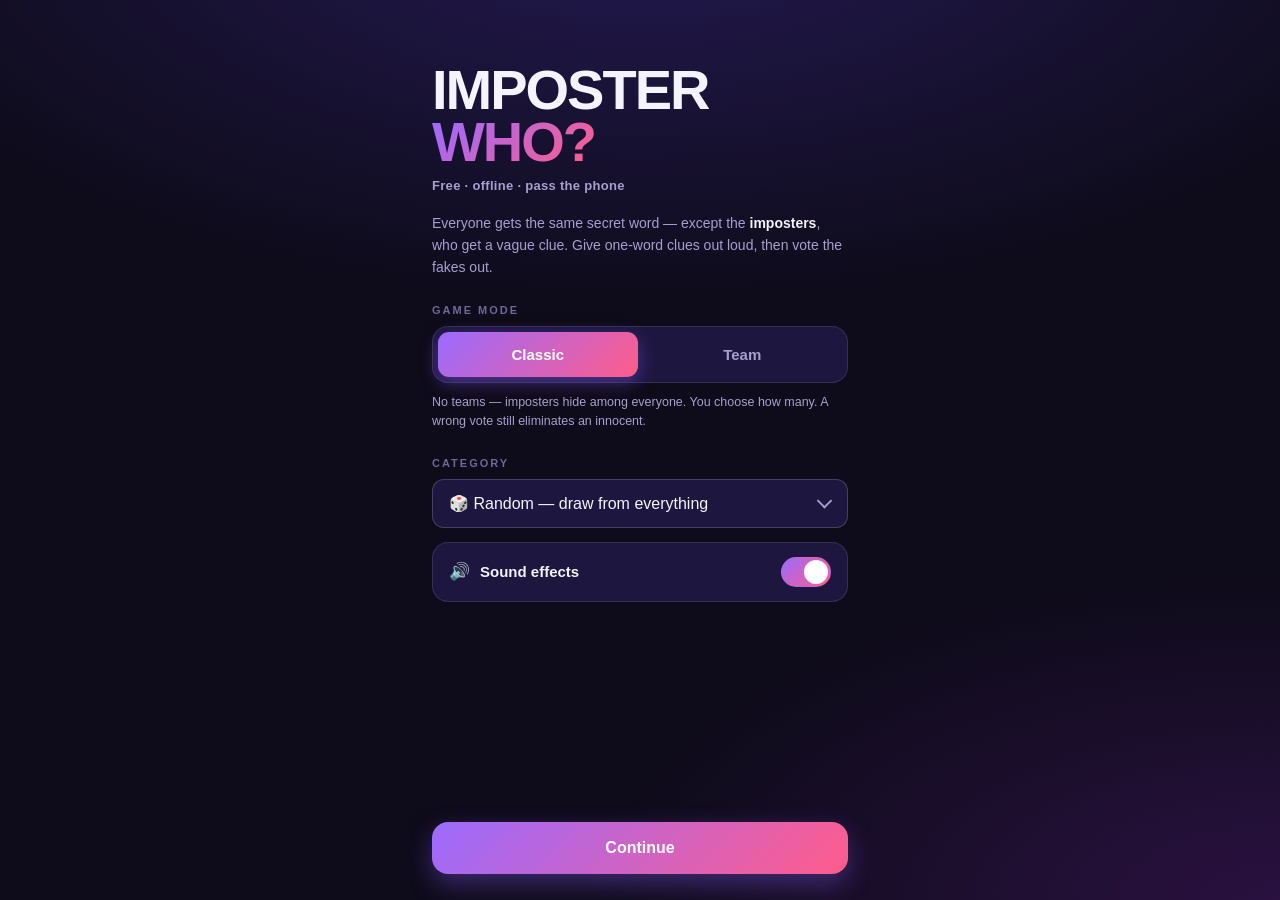
==== index.html @ 991ab603 "Imposter Who? — offline PWA party game Free, installable, fully-offline party game (no backend, no a" ====
<!DOCTYPE html>
<html lang="en">
<head>
<meta charset="UTF-8">
<meta name="viewport" content="width=device-width, initial-scale=1, viewport-fit=cover, maximum-scale=1, user-scalable=no">
<meta name="theme-color" content="#0e0b1a">
<meta name="description" content="Free, offline party game. Everyone gets the same secret word — except the imposters. Pass the phone, give clues, vote them out.">
<meta name="apple-mobile-web-app-capable" content="yes">
<meta name="apple-mobile-web-app-status-bar-style" content="black-translucent">
<meta name="apple-mobile-web-app-title" content="Imposter">
<link rel="apple-touch-icon" href="icons/icon-192.png">
<link rel="icon" type="image/svg+xml" href="icons/icon.svg">
<link rel="manifest" href="manifest.json">
<title>Imposter Who?</title>
<link rel="stylesheet" href="css/styles.css">
</head>
<body>
<div class="app" id="app">

  <!-- Top bar: quit button only appears mid-game -->
  <header class="topbar" id="topbar">
    <button class="iconbtn quitbtn" id="quitBtn" type="button" aria-label="Quit to home" hidden>✕</button>
    <div class="topbar-meta" id="topbarMeta" aria-live="polite"></div>
  </header>

  <main class="stage" id="stage">

    <!-- 1. HOME -->
    <section class="screen is-active" id="s-home" aria-label="Home">
      <div class="screen-scroll">
        <div class="brand">
          <h1 class="logo">IMPOSTER<span class="logo-mark">WHO?</span></h1>
          <p class="tagline">Free · offline · pass the phone</p>
        </div>

        <p class="pitch">Everyone gets the same secret word — except the <b>imposters</b>, who get a vague clue. Give one-word clues out loud, then vote the fakes out.</p>

        <div class="label" id="modeLabel">Game mode</div>
        <div class="seg" id="modeSeg" role="tablist" aria-labelledby="modeLabel">
          <button type="button" role="tab" data-mode="classic" class="is-on" aria-selected="true">Classic</button>
          <button type="button" role="tab" data-mode="team" aria-selected="false">Team</button>
        </div>
        <p class="hint" id="modeHint"></p>

        <div class="label">Category</div>
        <div class="select-wrap">
          <select class="field select" id="categorySel" aria-label="Category">
            <option value="random">🎲 Random — draw from everything</option>
          </select>
        </div>

        <button class="switchbar" id="soundBar" type="button" role="switch" aria-checked="true">
          <span class="switchbar-label"><span class="switchbar-icon" id="soundIcon">🔊</span> Sound effects</span>
          <span class="toggle is-on" id="soundToggle" aria-hidden="true"></span>
        </button>

        <div class="spacer"></div>
        <button class="btn btn-primary" id="homeContinue" type="button">Continue</button>
      </div>
    </section>

    <!-- 2. SETUP -->
    <section class="screen" id="s-setup" aria-label="Setup">
      <div class="screen-scroll">
        <button class="backlink" id="setupBack" type="button">← Back</button>
        <h2 class="screen-title">Who's playing?</h2>

        <form class="addrow" id="addForm" autocomplete="off">
          <input class="field" id="nameInput" placeholder="Add a player" maxlength="20"
                 inputmode="text" enterkeyhint="done" aria-label="Player name">
          <button class="btn btn-add" id="addBtn" type="submit" aria-label="Add player">+</button>
        </form>
        <p class="namecount" id="nameCount" aria-live="polite"></p>
        <div class="namegrid" id="nameList"></div>
        <p class="empty" id="nameEmpty">No players yet — add a few names to begin.</p>

        <button class="switchbar switchbar-sm" id="rememberBar" type="button" role="switch" aria-checked="false">
          <span class="switchbar-label">Remember these names</span>
          <span class="toggle" id="rememberToggle" aria-hidden="true"></span>
        </button>

        <!-- Classic config -->
        <div id="classicSetup" hidden>
          <div class="label">Number of imposters</div>
          <div class="stepper" id="impStepper">
            <button type="button" class="stepbtn" data-step="-1" aria-label="Fewer imposters">−</button>
            <div class="stepper-val"><span id="impCount">1</span></div>
            <button type="button" class="stepbtn" data-step="1" aria-label="More imposters">+</button>
          </div>
          <p class="hint" id="impHelp"></p>
        </div>

        <!-- Team config -->
        <div id="teamSetup" hidden>
          <div class="label">Number of teams</div>
          <div class="stepper" id="teamStepper">
            <button type="button" class="stepbtn" data-step="-1" aria-label="Fewer teams">−</button>
            <div class="stepper-val"><span id="teamCount">3</span></div>
            <button type="button" class="stepbtn" data-step="1" aria-label="More teams">+</button>
          </div>
          <p class="hint" id="teamHelp"></p>
        </div>

        <div class="warn" id="setupWarn" hidden></div>

        <div class="spacer"></div>
        <button class="btn btn-primary" id="startBtn" type="button">Start game</button>
      </div>
    </section>

    <!-- 3. CARD DEAL (pass the phone, hold to reveal) -->
    <section class="screen" id="s-deal" aria-label="Card deal">
      <div class="screen-scroll">
        <p class="passto">Pass the phone to <b id="dealName">—</b></p>
        <div class="dealcard" id="dealCard" role="button" tabindex="0"
             aria-label="Press and hold to reveal your word">
          <div class="dealcard-front" id="dealFront">
            <div class="deal-who" id="dealWho">—</div>
            <div class="deal-press">👆 press &amp; hold to reveal</div>
          </div>
          <div class="dealcard-back" id="dealBack" hidden>
            <div class="reveal-team" id="revealTeam"></div>
            <div class="reveal-role" id="revealRole"></div>
            <div class="reveal-word" id="revealWord"></div>
            <div class="deal-press">release to hide</div>
          </div>
        </div>
        <p class="roundinfo" id="dealRound"></p>
        <div class="spacer"></div>
        <button class="btn btn-primary" id="dealNext" type="button">Next player →</button>
      </div>
    </section>

    <!-- 4. VOTE -->
    <section class="screen" id="s-vote" aria-label="Vote">
      <div class="screen-scroll">
        <div class="label" id="voteRound">Round 1</div>
        <h2 class="screen-title">Vote someone out</h2>
        <p class="hint">Give one-word clues out loud, debate, then tap whoever the room agrees on. Ties → rock-paper-scissors in real life.</p>
        <div class="votelist" id="voteList"></div>
      </div>
    </section>

    <!-- 5. REVEAL (drumroll → verdict) -->
    <section class="screen" id="s-reveal" aria-label="Reveal">
      <div class="screen-scroll screen-center">
        <div class="reveal-stage">
          <div class="drum" id="drumPhase">Drumroll<span class="dots"><span>.</span><span>.</span><span>.</span></span></div>
          <div id="verdictPhase" hidden>
            <div class="verdict" id="verdictText"></div>
            <button class="btn btn-primary verdict-btn" id="verdictBtn" type="button">Continue</button>
          </div>
        </div>
      </div>
    </section>

    <!-- 6. WINNER (result + full reveal + play again) -->
    <section class="screen" id="s-winner" aria-label="Winner">
      <div class="screen-scroll">
        <div class="winner-head">
          <div class="trophy">🏆</div>
          <div class="winteam" id="winTeam">—</div>
          <div class="winsub" id="winSub"></div>
        </div>
        <div class="label">The full reveal</div>
        <div id="revealAll"></div>
        <div class="spacer"></div>
        <button class="btn btn-primary" id="againSame" type="button">Play again — same names</button>
        <button class="btn btn-ghost" id="againNew" type="button">Enter new names</button>
      </div>
    </section>

  </main>

  <!-- Vote confirm modal -->
  <div class="modal" id="voteModal" role="dialog" aria-modal="true" aria-labelledby="voteModalTitle" hidden>
    <div class="sheet">
      <h3 id="voteModalTitle">Vote out?</h3>
      <p>Make sure the room agrees — this can't be undone.</p>
      <button class="btn btn-danger" id="voteConfirm" type="button">Yes, vote out</button>
      <button class="btn btn-ghost" id="voteCancel" type="button">Cancel</button>
    </div>
  </div>

  <!-- Quit confirm modal -->
  <div class="modal" id="quitModal" role="dialog" aria-modal="true" aria-labelledby="quitModalTitle" hidden>
    <div class="sheet">
      <h3 id="quitModalTitle">Quit to home?</h3>
      <p>This game will end and can't be recovered.</p>
      <button class="btn btn-danger" id="quitConfirm" type="button">Yes, quit</button>
      <button class="btn btn-ghost" id="quitCancel" type="button">Keep playing</button>
    </div>
  </div>

</div>

<script src="js/data.js"></script>
<script src="js/sound.js"></script>
<script src="js/app.js"></script>
<script src="js/game.js"></script>
<script>
  if ('serviceWorker' in navigator) {
    window.addEventListener('load', () => {
      navigator.serviceWorker.register('sw.js').catch(() => {});
    });
  }
</script>
</body>
</html>
---- css/styles.css ----
/* ============================================================
   Imposter Who? — visual design system
   Dark, vibrant, party-game energy. Mobile-first, portrait.
   ============================================================ */

:root {
  /* surfaces */
  --bg:        #0e0b1a;
  --bg-2:      #15102a;
  --surface:   #1d1740;
  --surface-2: #27205a;
  --line:      rgba(255, 255, 255, 0.10);
  --line-2:    rgba(255, 255, 255, 0.18);

  /* text */
  --text:  #f5f3ff;
  --muted: #a79fce;
  --faint: #6f6896;

  /* brand */
  --accent:      #8b5cff;
  --accent-2:    #ff5c8a;
  --accent-soft: rgba(139, 92, 255, 0.16);
  --grad: linear-gradient(135deg, #9b6bff 0%, #ff5c8a 100%);

  /* status */
  --ok:   #38d9a9;
  --bad:  #ff5c5c;
  --warn: #ffce5c;

  /* shape & motion */
  --r-sm: 12px;
  --r:    16px;
  --r-lg: 22px;
  --tap: 52px;
  --ease: cubic-bezier(0.22, 1, 0.36, 1);
  --shadow: 0 18px 40px rgba(0, 0, 0, 0.45);

  --safe-top: env(safe-area-inset-top, 0px);
  --safe-bot: env(safe-area-inset-bottom, 0px);
}

* { margin: 0; padding: 0; box-sizing: border-box; -webkit-tap-highlight-color: transparent; }

/* the hidden attribute must always win over display rules below */
[hidden] { display: none !important; }

html, body { height: 100%; }

body {
  font-family: -apple-system, "Segoe UI", Roboto, Helvetica, Arial, sans-serif;
  background: var(--bg);
  background-image:
    radial-gradient(120% 80% at 50% -10%, #241a52 0%, transparent 55%),
    radial-gradient(90% 60% at 100% 100%, #2a1140 0%, transparent 60%);
  background-attachment: fixed;
  color: var(--text);
  -webkit-font-smoothing: antialiased;
  text-rendering: optimizeLegibility;
  overscroll-behavior: none;
}

/* ---------- app frame ---------- */
.app {
  width: 100%;
  max-width: 460px;
  margin: 0 auto;
  min-height: 100dvh;
  display: flex;
  flex-direction: column;
  position: relative;
}

.topbar {
  height: calc(48px + var(--safe-top));
  padding: var(--safe-top) 16px 0;
  display: flex;
  align-items: center;
  gap: 12px;
  flex: none;
}
.topbar-meta {
  font-size: 11px;
  letter-spacing: 1.5px;
  text-transform: uppercase;
  font-weight: 700;
  color: var(--faint);
}

.stage { flex: 1; position: relative; display: flex; }

/* ---------- screens ---------- */
.screen {
  position: absolute;
  inset: 0;
  display: none;
  overflow: hidden;
}
.screen.is-active { display: block; animation: screen-in 0.32s var(--ease); }
.screen-scroll {
  height: 100%;
  overflow-y: auto;
  -webkit-overflow-scrolling: touch;
  padding: 4px 22px calc(26px + var(--safe-bot));
  display: flex;
  flex-direction: column;
  min-height: 100%;
}
.spacer { flex: 1 1 auto; min-height: 18px; }

@keyframes screen-in {
  from { opacity: 0; transform: translateY(10px); }
  to   { opacity: 1; transform: none; }
}

/* ---------- brand / home ---------- */
.brand { margin-top: 14px; }
.logo {
  font-size: clamp(40px, 13vw, 56px);
  font-weight: 900;
  letter-spacing: -2px;
  line-height: 0.86;
  text-transform: uppercase;
}
.logo-mark {
  display: inline-block;
  margin-top: 4px;
  background: var(--grad);
  -webkit-background-clip: text;
  background-clip: text;
  color: transparent;
}
.tagline {
  margin-top: 12px;
  color: var(--muted);
  font-size: 13px;
  font-weight: 600;
  letter-spacing: 0.3px;
}
.pitch {
  margin-top: 20px;
  font-size: 14px;
  line-height: 1.55;
  color: var(--muted);
}
.pitch b { color: var(--text); }

/* ---------- labels & hints ---------- */
.label {
  font-size: 11px;
  letter-spacing: 2px;
  text-transform: uppercase;
  color: var(--faint);
  font-weight: 800;
  margin: 26px 0 10px;
}
.hint {
  font-size: 12.5px;
  line-height: 1.5;
  color: var(--muted);
  margin-top: 10px;
}

/* ---------- segmented control ---------- */
.seg {
  display: flex;
  background: var(--surface);
  border: 1px solid var(--line);
  border-radius: var(--r);
  padding: 5px;
  gap: 5px;
}
.seg button {
  flex: 1;
  border: 0;
  background: transparent;
  color: var(--muted);
  padding: 14px;
  border-radius: 11px;
  font-weight: 800;
  font-size: 15px;
  font-family: inherit;
  cursor: pointer;
  transition: color 0.2s, background 0.2s, box-shadow 0.2s;
}
.seg button.is-on {
  background: var(--grad);
  color: #fff;
  box-shadow: 0 6px 18px rgba(139, 92, 255, 0.4);
}

/* ---------- form fields ---------- */
.field {
  width: 100%;
  border: 1px solid var(--line-2);
  background: var(--surface);
  border-radius: var(--r-sm);
  padding: 15px 16px;
  font-size: 16px; /* >=16 avoids iOS zoom */
  font-family: inherit;
  color: var(--text);
  transition: border-color 0.2s, box-shadow 0.2s;
}
.field::placeholder { color: var(--faint); }
.field:focus-visible,
.field:focus {
  outline: none;
  border-color: var(--accent);
  box-shadow: 0 0 0 3px var(--accent-soft);
}

.select-wrap { position: relative; }
.select { appearance: none; padding-right: 44px; cursor: pointer; }
.select-wrap::after {
  content: "";
  position: absolute;
  right: 18px;
  top: 50%;
  width: 9px; height: 9px;
  border-right: 2px solid var(--muted);
  border-bottom: 2px solid var(--muted);
  transform: translateY(-70%) rotate(45deg);
  pointer-events: none;
}
.select option { color: #111; }

/* ---------- buttons ---------- */
.btn {
  display: block;
  width: 100%;
  min-height: var(--tap);
  border: 0;
  border-radius: var(--r);
  padding: 16px;
  font-size: 16px;
  font-weight: 800;
  font-family: inherit;
  color: #fff;
  cursor: pointer;
  transition: transform 0.12s var(--ease), filter 0.2s, opacity 0.2s;
}
.btn + .btn { margin-top: 10px; }
.btn:active { transform: scale(0.985); }
.btn-primary { background: var(--grad); box-shadow: 0 10px 26px rgba(139, 92, 255, 0.36); }
.btn-ghost { background: var(--surface-2); color: var(--text); }
.btn-danger { background: var(--bad); }
.btn:disabled { opacity: 0.4; box-shadow: none; cursor: not-allowed; }

.btn-add {
  width: var(--tap);
  min-width: var(--tap);
  flex: none;
  margin: 0;
  font-size: 24px;
  font-weight: 700;
  background: var(--grad);
  border-radius: var(--r-sm);
}

.backlink {
  align-self: flex-start;
  background: transparent;
  border: 0;
  color: var(--muted);
  font-size: 14px;
  font-weight: 700;
  font-family: inherit;
  padding: 10px 0;
  margin-top: 6px;
  cursor: pointer;
}
.screen-title {
  font-size: 26px;
  font-weight: 900;
  letter-spacing: -0.5px;
  margin: 4px 0 18px;
}

.iconbtn {
  width: 38px; height: 38px;
  border-radius: 50%;
  border: 1px solid var(--line-2);
  background: var(--surface);
  color: var(--text);
  font-size: 16px;
  font-weight: 700;
  cursor: pointer;
  display: flex;
  align-items: center;
  justify-content: center;
  line-height: 1;
}

/* ---------- switch bar (sound / remember) ---------- */
.switchbar {
  width: 100%;
  display: flex;
  align-items: center;
  justify-content: space-between;
  gap: 12px;
  background: var(--surface);
  border: 1px solid var(--line);
  border-radius: var(--r);
  padding: 14px 16px;
  margin-top: 14px;
  font-size: 15px;
  font-weight: 700;
  color: var(--text);
  font-family: inherit;
  cursor: pointer;
}
.switchbar-sm { padding: 12px 16px; font-size: 14px; font-weight: 600; }
.switchbar-label { display: flex; align-items: center; gap: 10px; }
.switchbar-icon { font-size: 17px; }

.toggle {
  width: 50px; height: 30px;
  border-radius: 20px;
  background: var(--surface-2);
  border: 1px solid var(--line-2);
  position: relative;
  flex: none;
  transition: background 0.2s var(--ease);
}
.toggle::after {
  content: "";
  position: absolute;
  width: 24px; height: 24px;
  border-radius: 50%;
  background: #fff;
  top: 2px; left: 2px;
  transition: left 0.2s var(--ease);
}
.toggle.is-on { background: var(--grad); border-color: transparent; }
.toggle.is-on::after { left: 22px; }

/* ---------- name chips ---------- */
.namecount {
  font-size: 12px;
  color: var(--faint);
  font-weight: 700;
  margin-top: 12px;
  min-height: 14px;
}
.namegrid {
  display: flex;
  flex-wrap: wrap;
  gap: 8px;
  margin-top: 4px;
}
.namechip {
  display: flex;
  align-items: center;
  gap: 6px;
  background: var(--surface);
  border: 1px solid var(--line-2);
  border-radius: 999px;
  padding: 9px 8px 9px 15px;
  font-weight: 700;
  font-size: 14px;
  animation: chip-in 0.2s var(--ease);
}
.namechip span { max-width: 150px; overflow: hidden; text-overflow: ellipsis; white-space: nowrap; }
.namechip button {
  width: 24px; height: 24px;
  border: 0;
  border-radius: 50%;
  background: var(--surface-2);
  color: var(--muted);
  font-size: 15px;
  line-height: 1;
  cursor: pointer;
  flex: none;
  display: flex;
  align-items: center;
  justify-content: center;
}
.namechip button:active { background: var(--bad); color: #fff; }
@keyframes chip-in { from { opacity: 0; transform: scale(0.85); } to { opacity: 1; transform: none; } }

.empty {
  font-size: 13px;
  color: var(--faint);
  text-align: center;
  padding: 18px 0;
  font-style: italic;
}

/* ---------- stepper ---------- */
.stepper {
  display: flex;
  align-items: center;
  gap: 14px;
  background: var(--surface);
  border: 1px solid var(--line);
  border-radius: var(--r);
  padding: 8px;
  width: max-content;
}
.stepbtn {
  width: 46px; height: 46px;
  border: 0;
  border-radius: 11px;
  background: var(--surface-2);
  color: var(--text);
  font-size: 24px;
  font-weight: 700;
  cursor: pointer;
  font-family: inherit;
}
.stepbtn:active { background: var(--accent-soft); }
.stepbtn:disabled { opacity: 0.3; cursor: not-allowed; }
.stepper-val {
  min-width: 48px;
  text-align: center;
  font-size: 26px;
  font-weight: 900;
}

/* ---------- warning ---------- */
.warn {
  background: rgba(255, 206, 92, 0.12);
  border: 1px solid rgba(255, 206, 92, 0.4);
  color: var(--warn);
  font-size: 13px;
  font-weight: 600;
  line-height: 1.45;
  border-radius: var(--r-sm);
  padding: 12px 14px;
  margin-top: 16px;
}

/* ============================================================
   CARD DEAL
   ============================================================ */
.passto {
  text-align: center;
  color: var(--muted);
  font-size: 14px;
  margin-top: 12px;
}
.passto b {
  display: block;
  margin-top: 6px;
  color: var(--text);
  font-size: 22px;
  font-weight: 900;
  letter-spacing: -0.3px;
}
.dealcard {
  margin-top: 20px;
  min-height: 320px;
  flex: 0 0 auto;
  border-radius: var(--r-lg);
  background: var(--surface);
  border: 1px solid var(--line-2);
  display: flex;
  flex-direction: column;
  align-items: center;
  justify-content: center;
  text-align: center;
  padding: 26px;
  user-select: none;
  -webkit-user-select: none;
  cursor: pointer;
  position: relative;
  overflow: hidden;
  transition: transform 0.12s var(--ease), background 0.18s, border-color 0.18s;
}
.dealcard::before {
  content: "";
  position: absolute;
  inset: 0;
  background: var(--grad);
  opacity: 0;
  transition: opacity 0.18s;
}
.dealcard > * { position: relative; z-index: 1; }
.dealcard:active { transform: scale(0.99); }
.dealcard.is-revealed { border-color: transparent; }
.dealcard.is-revealed::before { opacity: 1; }
.dealcard.is-imposter::before { background: linear-gradient(135deg, #ff5c8a 0%, #ff8f5c 100%); }
.deal-who { font-size: 32px; font-weight: 900; letter-spacing: -0.5px; }
.deal-press {
  font-size: 12px;
  color: var(--muted);
  margin-top: 16px;
  letter-spacing: 0.5px;
}
.dealcard.is-revealed .deal-press { color: rgba(255, 255, 255, 0.85); }
.reveal-team {
  font-size: 12px;
  letter-spacing: 2px;
  text-transform: uppercase;
  font-weight: 800;
  color: rgba(255, 255, 255, 0.9);
}
.reveal-role {
  font-size: 13px;
  margin-top: 16px;
  color: rgba(255, 255, 255, 0.85);
  letter-spacing: 0.5px;
}
.reveal-word {
  font-size: 38px;
  font-weight: 900;
  letter-spacing: -0.5px;
  margin-top: 4px;
  color: #fff;
  word-break: break-word;
}
.roundinfo {
  text-align: center;
  font-size: 11px;
  letter-spacing: 1.2px;
  text-transform: uppercase;
  font-weight: 700;
  color: var(--faint);
  margin-top: 16px;
}

/* ============================================================
   VOTE
   ============================================================ */
.votelist {
  display: flex;
  flex-direction: column;
  gap: 10px;
  margin-top: 8px;
}
.voteitem {
  display: flex;
  align-items: center;
  justify-content: space-between;
  gap: 10px;
  width: 100%;
  min-height: var(--tap);
  border: 1px solid var(--line-2);
  background: var(--surface);
  border-radius: var(--r);
  padding: 15px 18px;
  font-weight: 800;
  font-size: 16px;
  color: var(--text);
  font-family: inherit;
  text-align: left;
  cursor: pointer;
  transition: background 0.15s, border-color 0.15s, transform 0.1s;
}
.voteitem:active { background: var(--accent-soft); border-color: var(--accent); transform: scale(0.99); }
.voteitem span:first-child { overflow: hidden; text-overflow: ellipsis; white-space: nowrap; }
.vote-team { font-size: 11px; color: var(--faint); font-weight: 700; flex: none; }

/* ============================================================
   REVEAL (drumroll → verdict)
   ============================================================ */
.screen-center { justify-content: center; align-items: center; text-align: center; }
.reveal-stage { width: 100%; }
.drum {
  font-size: 16px;
  letter-spacing: 4px;
  text-transform: uppercase;
  color: var(--muted);
  font-weight: 800;
}
.dots span { display: inline-block; animation: blink 1s infinite; }
.dots span:nth-child(2) { animation-delay: 0.2s; }
.dots span:nth-child(3) { animation-delay: 0.4s; }
@keyframes blink { 0%, 100% { opacity: 0.2; } 50% { opacity: 1; } }
.verdict {
  font-size: 30px;
  font-weight: 900;
  line-height: 1.15;
  letter-spacing: -0.5px;
  padding: 0 8px;
  animation: pop 0.4s var(--ease);
}
.verdict.is-ok { color: var(--ok); }
.verdict.is-bad { color: var(--bad); }
@keyframes pop { from { opacity: 0; transform: scale(0.8); } to { opacity: 1; transform: none; } }
.verdict-btn { width: 200px; margin: 30px auto 0; }

/* ============================================================
   WINNER
   ============================================================ */
.winner-head { text-align: center; margin-top: 18px; }
.trophy { font-size: 56px; animation: pop 0.5s var(--ease); }
.winteam {
  font-size: 32px;
  font-weight: 900;
  letter-spacing: -0.5px;
  margin: 8px 0 4px;
  background: var(--grad);
  -webkit-background-clip: text;
  background-clip: text;
  color: transparent;
}
.winsub { font-size: 14px; color: var(--muted); }
.teamblock {
  border: 1px solid var(--line);
  background: var(--surface);
  border-radius: var(--r);
  padding: 14px 16px;
  margin-top: 12px;
}
.teamblock h4 {
  font-size: 11px;
  letter-spacing: 1.5px;
  text-transform: uppercase;
  color: var(--faint);
  margin-bottom: 8px;
}
.teamblock .member {
  display: flex;
  justify-content: space-between;
  align-items: center;
  font-size: 15px;
  font-weight: 600;
  padding: 5px 0;
}
.teamblock .member + .member { border-top: 1px solid var(--line); }
.role-imp {
  color: var(--bad);
  font-weight: 800;
  font-size: 11px;
  letter-spacing: 1px;
  text-transform: uppercase;
}
.role-imp.is-caught { color: var(--faint); }
.role-inno { color: var(--faint); font-size: 12px; }

/* ---------- modal ---------- */
.modal {
  position: fixed;
  inset: 0;
  background: rgba(8, 6, 18, 0.7);
  backdrop-filter: blur(3px);
  display: flex;
  align-items: center;
  justify-content: center;
  padding: 26px;
  z-index: 100;
  animation: fade 0.18s ease;
}
@keyframes fade { from { opacity: 0; } to { opacity: 1; } }
.sheet {
  background: var(--surface);
  border: 1px solid var(--line-2);
  border-radius: var(--r-lg);
  padding: 24px;
  width: 100%;
  max-width: 360px;
  text-align: center;
  box-shadow: var(--shadow);
  animation: sheet-in 0.24s var(--ease);
}
@keyframes sheet-in { from { opacity: 0; transform: translateY(16px) scale(0.97); } to { opacity: 1; transform: none; } }
.sheet h3 { font-size: 20px; font-weight: 900; margin-bottom: 8px; }
.sheet p { font-size: 13.5px; color: var(--muted); line-height: 1.5; margin-bottom: 18px; }

/* ---------- focus visibility ---------- */
:focus-visible {
  outline: 3px solid var(--accent);
  outline-offset: 2px;
}
.seg button:focus-visible,
.btn:focus-visible { outline-offset: 3px; }

/* ---------- reduced motion ---------- */
@media (prefers-reduced-motion: reduce) {
  *, *::before, *::after {
    animation-duration: 0.001ms !important;
    animation-iteration-count: 1 !important;
    transition-duration: 0.001ms !important;
  }
}

/* ---------- small phones ---------- */
@media (max-height: 680px) {
  .logo { font-size: 38px; }
  .pitch { margin-top: 14px; }
  .label { margin-top: 18px; }
}
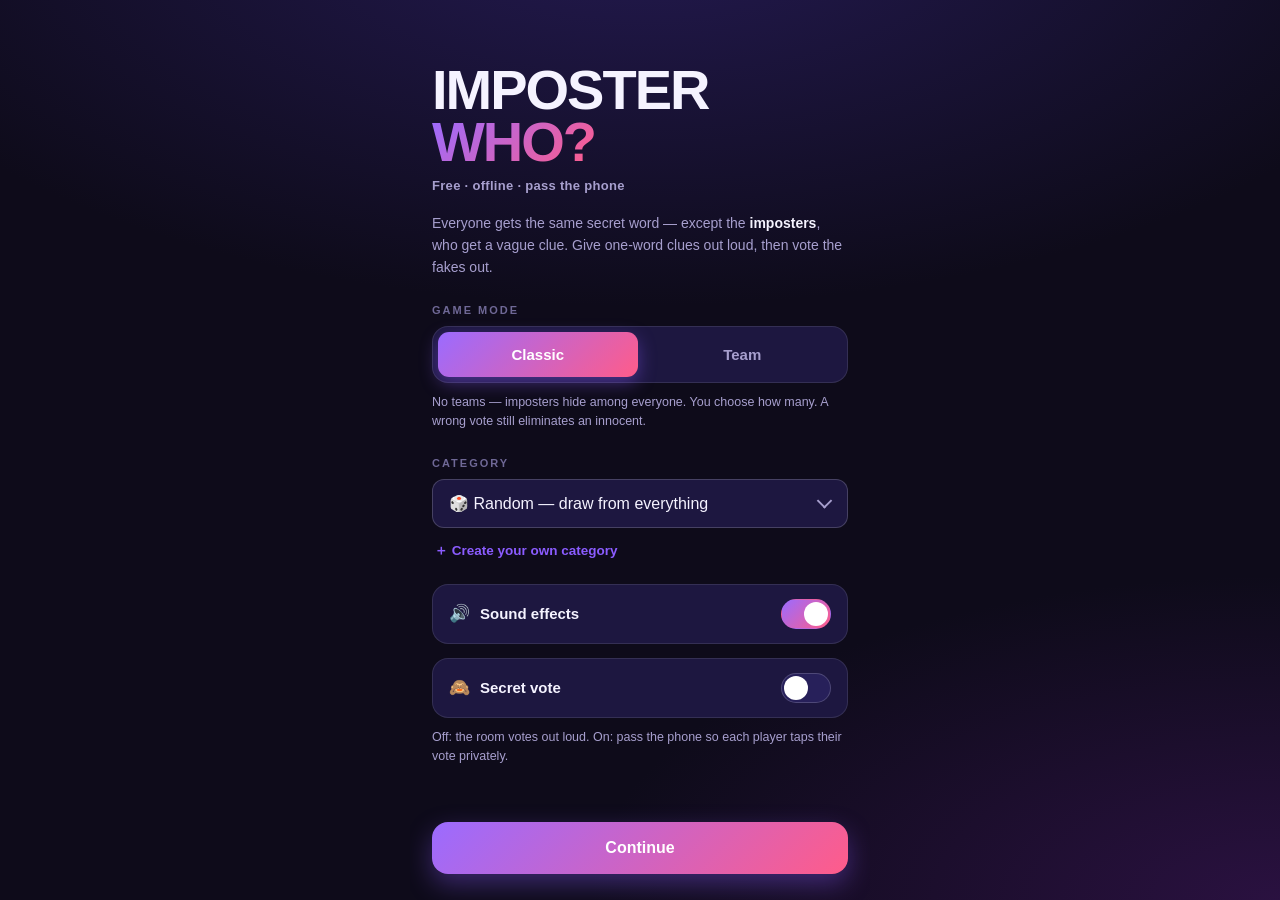
==== commit 12d9fbd2: "Add secret vote, custom categories, more categories, imposter card wording - Secret vote (optional h" ====
--- a/index.html
+++ b/index.html
@@ -48,11 +48,18 @@
             <option value="random">🎲 Random — draw from everything</option>
           </select>
         </div>
+        <button class="linkbtn" id="newCatBtn" type="button">＋ Create your own category</button>
 
         <button class="switchbar" id="soundBar" type="button" role="switch" aria-checked="true">
           <span class="switchbar-label"><span class="switchbar-icon" id="soundIcon">🔊</span> Sound effects</span>
           <span class="toggle is-on" id="soundToggle" aria-hidden="true"></span>
         </button>
+
+        <button class="switchbar" id="secretBar" type="button" role="switch" aria-checked="false">
+          <span class="switchbar-label"><span class="switchbar-icon">🙈</span> Secret vote</span>
+          <span class="toggle" id="secretToggle" aria-hidden="true"></span>
+        </button>
+        <p class="hint" id="secretHint">Off: the room votes out loud. On: pass the phone so each player taps their vote privately.</p>
 
         <div class="spacer"></div>
         <button class="btn btn-primary" id="homeContinue" type="button">Continue</button>
@@ -141,6 +148,18 @@
       </div>
     </section>
 
+    <!-- 4b. SECRET VOTE (pass-the-phone private ballot) -->
+    <section class="screen" id="s-secretvote" aria-label="Secret vote">
+      <div class="screen-scroll">
+        <div class="label" id="secretRound">Round 1</div>
+        <p class="passto">Pass the phone to <b id="ballotName">—</b></p>
+        <p class="ballot-progress" id="ballotProgress"></p>
+        <h2 class="screen-title">Tap your vote</h2>
+        <p class="hint">Keep it secret — tap who you want out, then pass the phone on. No one sees your choice.</p>
+        <div class="votelist" id="ballotList"></div>
+      </div>
+    </section>
+
     <!-- 5. REVEAL (drumroll → verdict) -->
     <section class="screen" id="s-reveal" aria-label="Reveal">
       <div class="screen-scroll screen-center">
@@ -179,6 +198,31 @@
       <p>Make sure the room agrees — this can't be undone.</p>
       <button class="btn btn-danger" id="voteConfirm" type="button">Yes, vote out</button>
       <button class="btn btn-ghost" id="voteCancel" type="button">Cancel</button>
+    </div>
+  </div>
+
+  <!-- Tie-break modal (secret vote) -->
+  <div class="modal" id="tieModal" role="dialog" aria-modal="true" aria-labelledby="tieModalTitle" hidden>
+    <div class="sheet">
+      <h3 id="tieModalTitle">It's a tie!</h3>
+      <p id="tieText">Settle it with rock-paper-scissors in real life, then tap the agreed name.</p>
+      <div class="votelist" id="tieList"></div>
+      <button class="btn btn-ghost" id="tieCancel" type="button">Re-vote instead</button>
+    </div>
+  </div>
+
+  <!-- Create custom category modal -->
+  <div class="modal" id="customModal" role="dialog" aria-modal="true" aria-labelledby="customModalTitle" hidden>
+    <div class="sheet sheet-lg sheet-left">
+      <h3 id="customModalTitle">Create a category</h3>
+      <p>One word per line. Clues are optional — type <b>word: clue1, clue2</b> to set your own, or just a word and we'll make a vague clue for you.</p>
+      <input class="field" id="customName" placeholder="Category name" maxlength="28" aria-label="Category name">
+      <textarea class="field customwords" id="customWords" rows="7" aria-label="Words"
+        placeholder="apple&#10;banana: yellow, fruit&#10;mango&#10;grape"></textarea>
+      <div class="warn" id="customWarn" hidden></div>
+      <button class="btn btn-primary" id="customSave" type="button">Save category</button>
+      <button class="btn btn-ghost" id="customCancel" type="button">Cancel</button>
+      <div id="customManage"></div>
     </div>
   </div>
 
--- a/css/styles.css
+++ b/css/styles.css
@@ -658,6 +658,78 @@
 .sheet h3 { font-size: 20px; font-weight: 900; margin-bottom: 8px; }
 .sheet p { font-size: 13.5px; color: var(--muted); line-height: 1.5; margin-bottom: 18px; }
 
+/* ---------- link button (create category) ---------- */
+.linkbtn {
+  background: transparent;
+  border: 0;
+  color: var(--accent);
+  font-size: 13.5px;
+  font-weight: 700;
+  font-family: inherit;
+  padding: 10px 2px;
+  margin-top: 4px;
+  cursor: pointer;
+  align-self: flex-start;
+}
+.linkbtn:active { opacity: 0.7; }
+
+/* ---------- imposter card emphasis (feature 6) ---------- */
+.reveal-role.is-imp {
+  font-size: 21px;
+  font-weight: 900;
+  letter-spacing: -0.3px;
+  color: #fff;
+  margin-top: 8px;
+}
+
+/* ---------- secret vote ballot ---------- */
+.ballot-progress {
+  text-align: center;
+  font-size: 12px;
+  font-weight: 700;
+  letter-spacing: 1px;
+  text-transform: uppercase;
+  color: var(--accent);
+  margin-top: 2px;
+}
+
+/* ---------- larger / left-aligned sheet (custom category) ---------- */
+.sheet-lg { max-width: 400px; }
+.sheet-left { text-align: left; }
+.sheet-left h3 { text-align: left; }
+.customwords {
+  resize: vertical;
+  min-height: 130px;
+  line-height: 1.5;
+  margin: 10px 0;
+  font-family: inherit;
+}
+#customName { margin-bottom: 2px; }
+#customManage { margin-top: 6px; }
+.cuscat {
+  display: flex;
+  align-items: center;
+  justify-content: space-between;
+  gap: 10px;
+  border-top: 1px solid var(--line);
+  padding: 10px 2px;
+  font-size: 14px;
+  font-weight: 600;
+}
+.cuscat:first-child { margin-top: 12px; border-top: 1px solid var(--line-2); }
+.cuscat .cuscat-del {
+  border: 0;
+  background: var(--surface-2);
+  color: var(--bad);
+  font-size: 12px;
+  font-weight: 700;
+  border-radius: 8px;
+  padding: 7px 11px;
+  cursor: pointer;
+  flex: none;
+}
+.customwords::placeholder { color: var(--faint); }
+
 /* ---------- focus visibility ---------- */
 :focus-visible {
   outline: 3px solid var(--accent);
